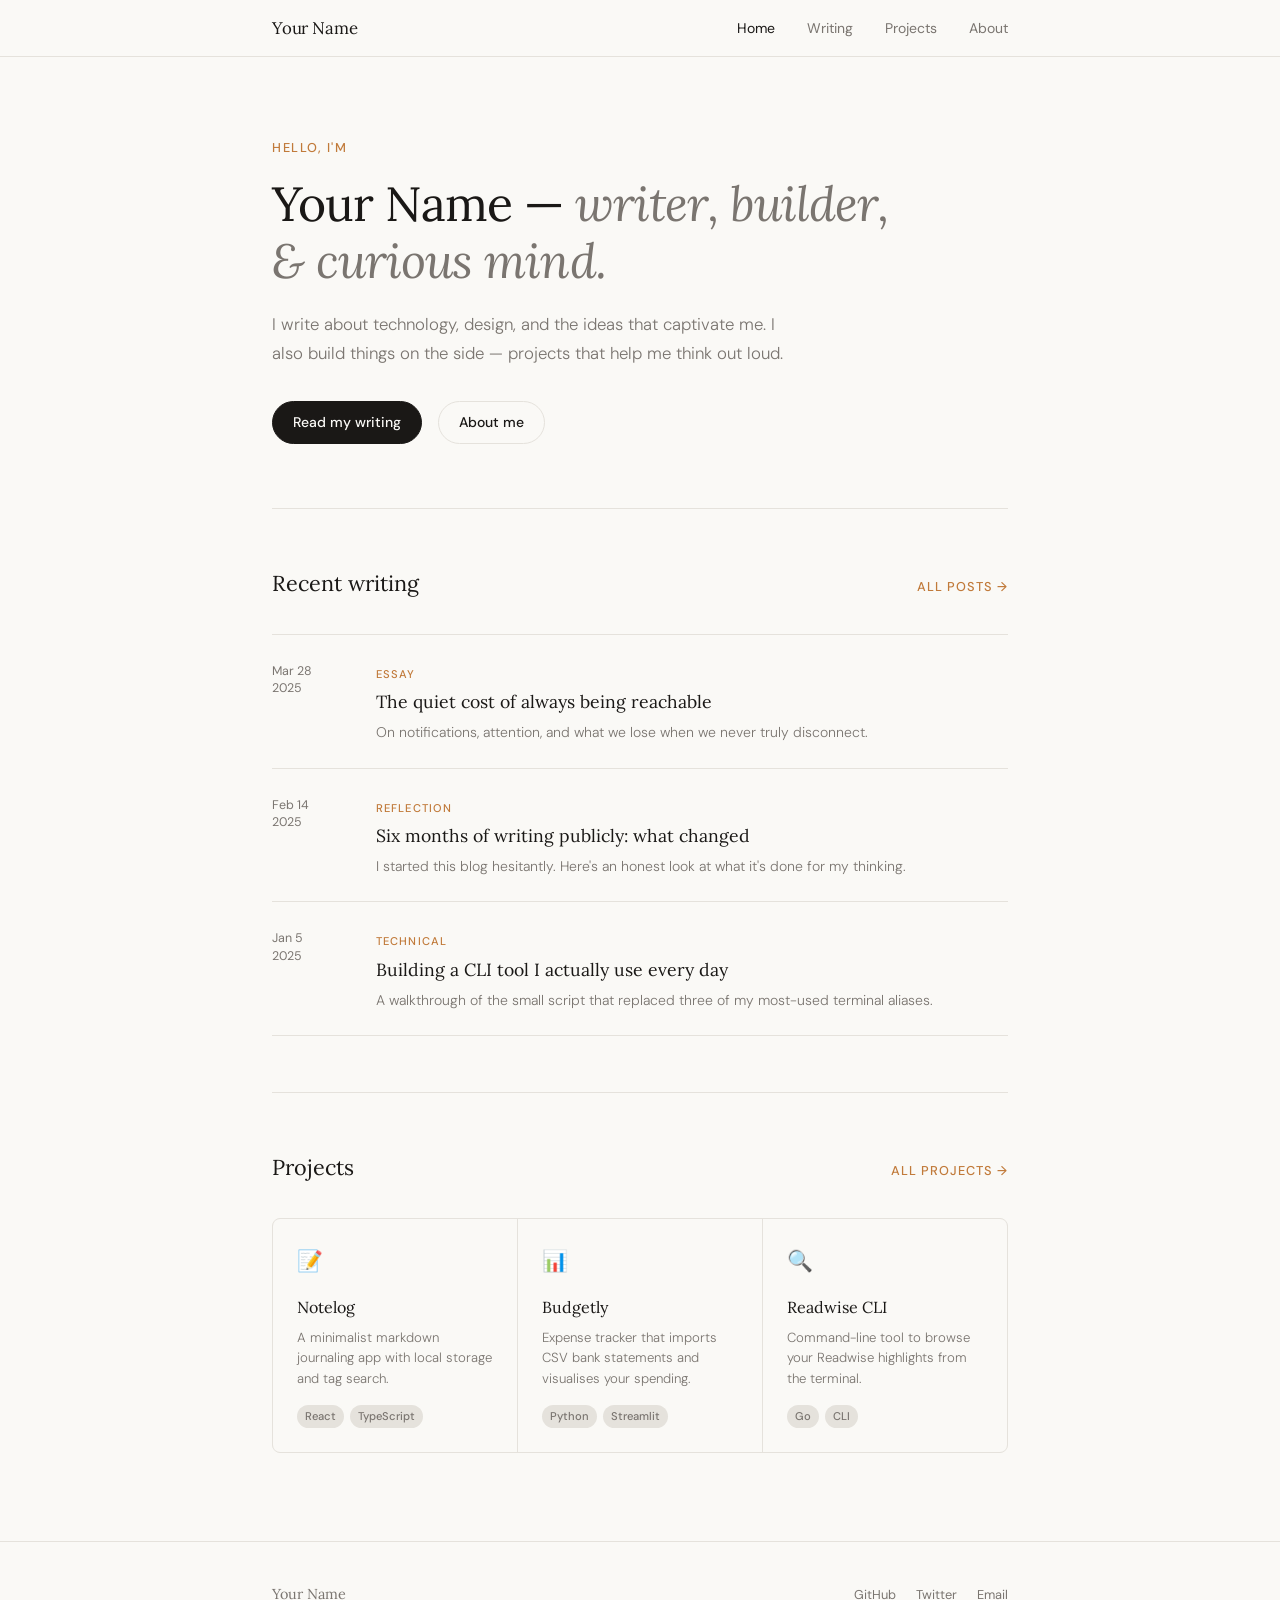
==== index.html @ 45fbce50 "Add files via upload" ====
<!DOCTYPE html>
<html lang="en">
<head>
<meta charset="UTF-8">
<meta name="viewport" content="width=device-width, initial-scale=1.0">
<title>Your Name — Personal Site</title>
<meta name="description" content="Personal blog and portfolio by Your Name.">
<link rel="stylesheet" href="style.css">
<link href="https://fonts.googleapis.com/css2?family=Lora:ital,wght@0,400;0,500;1,400&family=DM+Sans:wght@300;400;500&display=swap" rel="stylesheet">
</head>
<body>

<nav>
  <div class="nav-inner">
    <a class="nav-logo" href="index.html">Your Name</a>
    <ul class="nav-links">
      <li><a href="index.html" class="active">Home</a></li>
      <li><a href="blog.html">Writing</a></li>
      <li><a href="projects.html">Projects</a></li>
      <li><a href="about.html">About</a></li>
    </ul>
  </div>
</nav>

<main>
  <div class="hero">
    <div class="hero-eyebrow">Hello, I'm</div>
    <h1>Your Name — <em>writer, builder,<br>& curious mind.</em></h1>
    <p class="hero-bio">I write about technology, design, and the ideas that captivate me. I also build things on the side — projects that help me think out loud.</p>
    <div class="hero-links">
      <a class="btn btn-primary" href="blog.html">Read my writing</a>
      <a class="btn btn-ghost" href="about.html">About me</a>
    </div>
  </div>

  <div class="divider"><hr></div>

  <section>
    <div class="section-header">
      <span class="section-title">Recent writing</span>
      <a class="section-link" href="blog.html">All posts →</a>
    </div>
    <div class="blog-list">
      <a class="blog-item" href="posts/post-1.html">
        <div class="blog-date">Mar 28<br>2025</div>
        <div class="blog-content">
          <div class="blog-tag">Essay</div>
          <div class="blog-title">The quiet cost of always being reachable</div>
          <div class="blog-excerpt">On notifications, attention, and what we lose when we never truly disconnect.</div>
        </div>
      </a>
      <a class="blog-item" href="posts/post-2.html">
        <div class="blog-date">Feb 14<br>2025</div>
        <div class="blog-content">
          <div class="blog-tag">Reflection</div>
          <div class="blog-title">Six months of writing publicly: what changed</div>
          <div class="blog-excerpt">I started this blog hesitantly. Here's an honest look at what it's done for my thinking.</div>
        </div>
      </a>
      <a class="blog-item" href="posts/post-3.html">
        <div class="blog-date">Jan 5<br>2025</div>
        <div class="blog-content">
          <div class="blog-tag">Technical</div>
          <div class="blog-title">Building a CLI tool I actually use every day</div>
          <div class="blog-excerpt">A walkthrough of the small script that replaced three of my most-used terminal aliases.</div>
        </div>
      </a>
    </div>
  </section>

  <div class="divider"><hr></div>

  <section>
    <div class="section-header">
      <span class="section-title">Projects</span>
      <a class="section-link" href="projects.html">All projects →</a>
    </div>
    <div class="project-grid">
      <a class="project-card" href="#">
        <div class="project-icon">📝</div>
        <div class="project-name">Notelog</div>
        <div class="project-desc">A minimalist markdown journaling app with local storage and tag search.</div>
        <div class="project-tags"><span class="tag">React</span><span class="tag">TypeScript</span></div>
      </a>
      <a class="project-card" href="#">
        <div class="project-icon">📊</div>
        <div class="project-name">Budgetly</div>
        <div class="project-desc">Expense tracker that imports CSV bank statements and visualises your spending.</div>
        <div class="project-tags"><span class="tag">Python</span><span class="tag">Streamlit</span></div>
      </a>
      <a class="project-card" href="#">
        <div class="project-icon">🔍</div>
        <div class="project-name">Readwise CLI</div>
        <div class="project-desc">Command-line tool to browse your Readwise highlights from the terminal.</div>
        <div class="project-tags"><span class="tag">Go</span><span class="tag">CLI</span></div>
      </a>
    </div>
  </section>
</main>

<footer>
  <div class="footer-inner">
    <span class="footer-name">Your Name</span>
    <div class="footer-links">
      <a href="https://github.com/yourusername" target="_blank">GitHub</a>
      <a href="https://twitter.com/yourusername" target="_blank">Twitter</a>
      <a href="mailto:you@example.com">Email</a>
    </div>
  </div>
</footer>

</body>
</html>
---- style.css ----
*, *::before, *::after { box-sizing: border-box; margin: 0; padding: 0; }

:root {
  --cream: #FAF9F6;
  --ink: #1A1816;
  --muted: #7A7570;
  --border: #E5E2DC;
  --accent: #C17A3A;
  --serif: 'Lora', Georgia, serif;
  --sans: 'DM Sans', sans-serif;
}

html { font-size: 16px; scroll-behavior: smooth; }
body { background: var(--cream); color: var(--ink); font-family: var(--sans); line-height: 1.7; }

/* NAV */
nav {
  position: sticky; top: 0;
  background: var(--cream);
  border-bottom: 1px solid var(--border);
  z-index: 100;
}
.nav-inner {
  max-width: 800px; margin: 0 auto; padding: 0 2rem;
  display: flex; align-items: center; justify-content: space-between;
  height: 56px;
}
.nav-logo {
  font-family: var(--serif); font-size: 1.05rem;
  color: var(--ink); text-decoration: none; letter-spacing: -0.01em;
}
.nav-links { display: flex; gap: 2rem; list-style: none; }
.nav-links a {
  font-size: 0.875rem; font-weight: 400;
  color: var(--muted); text-decoration: none; transition: color 0.2s;
}
.nav-links a:hover, .nav-links a.active { color: var(--ink); }

/* LAYOUT */
main { max-width: 800px; margin: 0 auto; }

/* HERO */
.hero { padding: 5rem 2rem 4rem; }
.hero-eyebrow {
  font-size: 0.8rem; font-weight: 500;
  text-transform: uppercase; letter-spacing: 0.12em;
  color: var(--accent); margin-bottom: 1rem;
}
.hero h1 {
  font-family: var(--serif);
  font-size: clamp(2.2rem, 5vw, 3rem);
  font-weight: 400; line-height: 1.2;
  color: var(--ink); letter-spacing: -0.02em;
  margin-bottom: 1.25rem;
}
.hero h1 em { font-style: italic; color: var(--muted); }
.hero-bio {
  font-size: 1.05rem; color: var(--muted);
  max-width: 520px; font-weight: 300; line-height: 1.75;
  margin-bottom: 2rem;
}
.hero-links { display: flex; gap: 1rem; flex-wrap: wrap; }

/* BUTTONS */
.btn {
  display: inline-flex; align-items: center; gap: 6px;
  padding: 0.55rem 1.25rem;
  font-size: 0.875rem; font-weight: 500; font-family: var(--sans);
  border-radius: 2rem; cursor: pointer; text-decoration: none;
  transition: all 0.2s;
}
.btn-primary { background: var(--ink); color: var(--cream); border: 1px solid var(--ink); }
.btn-primary:hover { background: #333; }
.btn-ghost { background: transparent; color: var(--ink); border: 1px solid var(--border); }
.btn-ghost:hover { border-color: var(--ink); }

/* DIVIDER */
.divider { padding: 0 2rem; }
.divider hr { border: none; border-top: 1px solid var(--border); }

/* SECTIONS */
section { padding: 3.5rem 2rem; }
.section-header {
  display: flex; align-items: baseline; justify-content: space-between;
  margin-bottom: 2rem;
}
.section-title { font-family: var(--serif); font-size: 1.35rem; font-weight: 400; }
.section-link {
  font-size: 0.8rem; font-weight: 500;
  text-transform: uppercase; letter-spacing: 0.08em;
  color: var(--accent); text-decoration: none;
}
.section-link:hover { text-decoration: underline; }

/* BLOG LIST */
.blog-list { display: flex; flex-direction: column; }
.blog-item {
  display: grid; grid-template-columns: 80px 1fr;
  gap: 1.5rem; align-items: start;
  padding: 1.5rem 0;
  border-bottom: 1px solid var(--border);
  text-decoration: none; color: inherit;
  transition: opacity 0.2s;
}
.blog-item:first-child { border-top: 1px solid var(--border); }
.blog-item:hover { opacity: 0.7; }
.blog-date { font-size: 0.78rem; color: var(--muted); padding-top: 0.25rem; line-height: 1.4; }
.blog-tag {
  display: inline-block; font-size: 0.7rem; font-weight: 500;
  text-transform: uppercase; letter-spacing: 0.1em;
  color: var(--accent); margin-bottom: 0.4rem;
}
.blog-title { font-family: var(--serif); font-size: 1.1rem; font-weight: 400; line-height: 1.4; margin-bottom: 0.4rem; }
.blog-excerpt { font-size: 0.875rem; color: var(--muted); font-weight: 300; line-height: 1.6; }

/* PROJECTS */
.project-grid {
  display: grid; grid-template-columns: repeat(auto-fit, minmax(200px, 1fr));
  gap: 1px; background: var(--border);
  border: 1px solid var(--border); border-radius: 8px; overflow: hidden;
}
.project-card {
  background: var(--cream); padding: 1.5rem;
  text-decoration: none; color: inherit; transition: background 0.2s;
}
.project-card:hover { background: #F0EDE7; }
.project-icon { font-size: 1.3rem; margin-bottom: 1rem; }
.project-name { font-family: var(--serif); font-size: 1rem; font-weight: 400; margin-bottom: 0.4rem; }
.project-desc { font-size: 0.825rem; color: var(--muted); font-weight: 300; line-height: 1.55; margin-bottom: 1rem; }
.project-tags { display: flex; gap: 6px; flex-wrap: wrap; }
.tag {
  font-size: 0.7rem; font-weight: 500;
  padding: 2px 8px; background: var(--border);
  border-radius: 20px; color: var(--muted);
}

/* PAGE HERO */
.page-hero { padding: 3.5rem 2rem 2rem; }
.page-hero h2 { font-family: var(--serif); font-size: 1.8rem; font-weight: 400; margin-bottom: 0.5rem; }
.page-hero p { font-size: 0.95rem; color: var(--muted); font-weight: 300; }

/* POST */
.post-header { padding: 3.5rem 2rem 2rem; border-bottom: 1px solid var(--border); }
.post-back { font-size: 0.825rem; color: var(--muted); text-decoration: none; display: inline-block; margin-bottom: 1.5rem; }
.post-back:hover { color: var(--ink); }
.post-meta { font-size: 0.8rem; color: var(--muted); margin-bottom: 1rem; }
.post-header h1 { font-family: var(--serif); font-size: clamp(1.6rem, 4vw, 2.2rem); font-weight: 400; line-height: 1.25; letter-spacing: -0.02em; }
.post-body { padding: 2.5rem 2rem; max-width: 640px; }
.post-body p { margin-bottom: 1.5rem; font-size: 1.05rem; font-weight: 300; color: #2E2B28; line-height: 1.8; }
.post-body h2 { font-family: var(--serif); font-size: 1.3rem; font-weight: 400; margin: 2.5rem 0 1rem; }
.post-body blockquote { border-left: 2px solid var(--accent); padding-left: 1.25rem; margin: 1.5rem 0; color: var(--muted); font-style: italic; }

/* ABOUT */
.about-body { padding: 1rem 2rem 3rem; max-width: 620px; }
.about-body p { font-size: 1.05rem; font-weight: 300; color: var(--muted); line-height: 1.8; margin-bottom: 1.5rem; }

/* FOOTER */
footer { border-top: 1px solid var(--border); margin-top: 2rem; }
.footer-inner {
  max-width: 800px; margin: 0 auto;
  padding: 2.5rem 2rem;
  display: flex; align-items: center; justify-content: space-between; flex-wrap: wrap; gap: 1rem;
}
.footer-name { font-family: var(--serif); font-size: 0.9rem; color: var(--muted); }
.footer-links { display: flex; gap: 1.25rem; }
.footer-links a { font-size: 0.8rem; color: var(--muted); text-decoration: none; }
.footer-links a:hover { color: var(--ink); }

/* RESPONSIVE */
@media (max-width: 600px) {
  .nav-links { gap: 1.25rem; }
  .blog-item { grid-template-columns: 60px 1fr; gap: 1rem; }
  .hero { padding: 3rem 1.5rem 2.5rem; }
  section { padding: 2.5rem 1.5rem; }
}
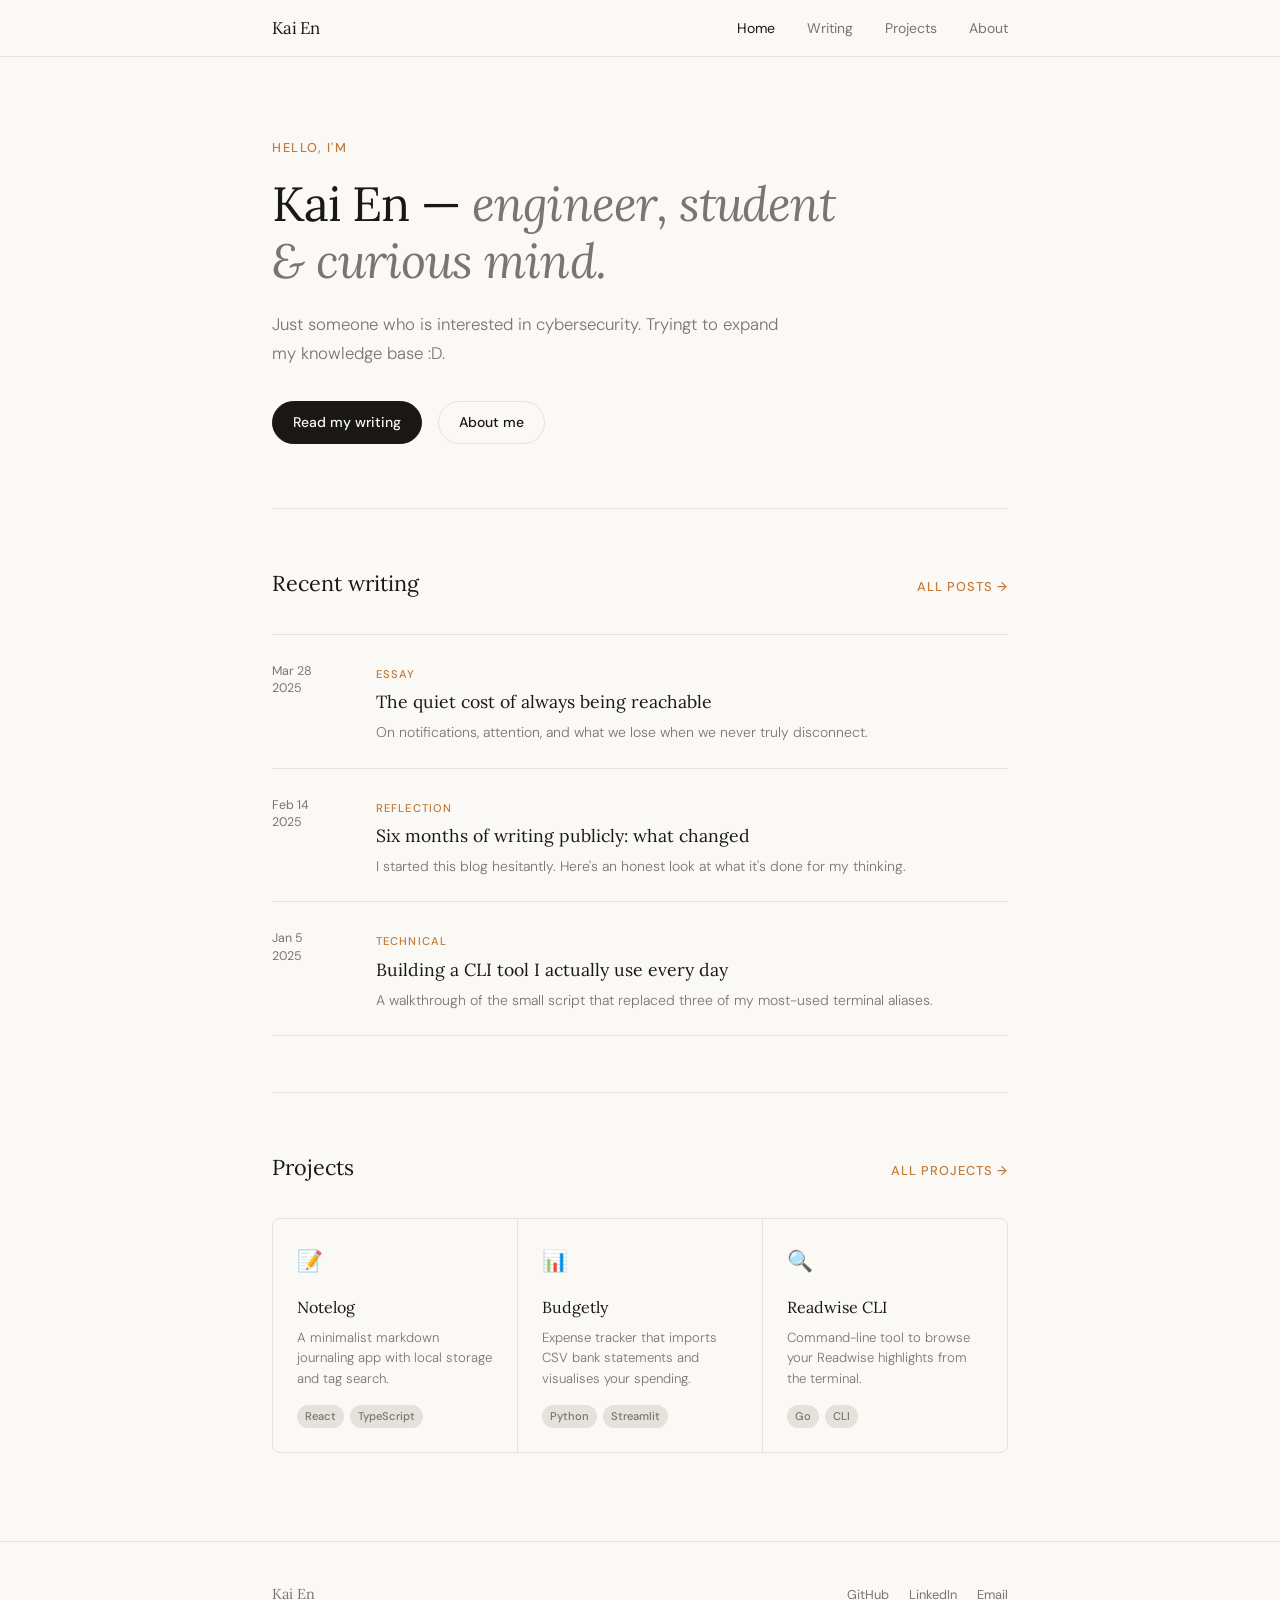
==== commit 2adfd99b: "Update index.html" ====
--- a/index.html
+++ b/index.html
@@ -3,7 +3,7 @@
 <head>
 <meta charset="UTF-8">
 <meta name="viewport" content="width=device-width, initial-scale=1.0">
-<title>Your Name — Personal Site</title>
+<title>Kai En — Personal Site</title>
 <meta name="description" content="Personal blog and portfolio by Your Name.">
 <link rel="stylesheet" href="style.css">
 <link href="https://fonts.googleapis.com/css2?family=Lora:ital,wght@0,400;0,500;1,400&family=DM+Sans:wght@300;400;500&display=swap" rel="stylesheet">
@@ -12,7 +12,7 @@
 
 <nav>
   <div class="nav-inner">
-    <a class="nav-logo" href="index.html">Your Name</a>
+    <a class="nav-logo" href="index.html">Kai En</a>
     <ul class="nav-links">
       <li><a href="index.html" class="active">Home</a></li>
       <li><a href="blog.html">Writing</a></li>
@@ -25,8 +25,8 @@
 <main>
   <div class="hero">
     <div class="hero-eyebrow">Hello, I'm</div>
-    <h1>Your Name — <em>writer, builder,<br>& curious mind.</em></h1>
-    <p class="hero-bio">I write about technology, design, and the ideas that captivate me. I also build things on the side — projects that help me think out loud.</p>
+    <h1>Kai En — <em>engineer, student<br>& curious mind.</em></h1>
+    <p class="hero-bio">Just someone who is interested in cybersecurity. Tryingt to expand my knowledge base :D.</p>
     <div class="hero-links">
       <a class="btn btn-primary" href="blog.html">Read my writing</a>
       <a class="btn btn-ghost" href="about.html">About me</a>
@@ -100,10 +100,10 @@
 
 <footer>
   <div class="footer-inner">
-    <span class="footer-name">Your Name</span>
+    <span class="footer-name">Kai En</span>
     <div class="footer-links">
-      <a href="https://github.com/yourusername" target="_blank">GitHub</a>
-      <a href="https://twitter.com/yourusername" target="_blank">Twitter</a>
+      <a href="https://github.com/kaikai432" target="_blank">GitHub</a>
+      <a href="https://www.linkedin.com/in/kai-en-lim-4b27b222b" target="_blank">LinkedIn</a>
       <a href="mailto:you@example.com">Email</a>
     </div>
   </div>
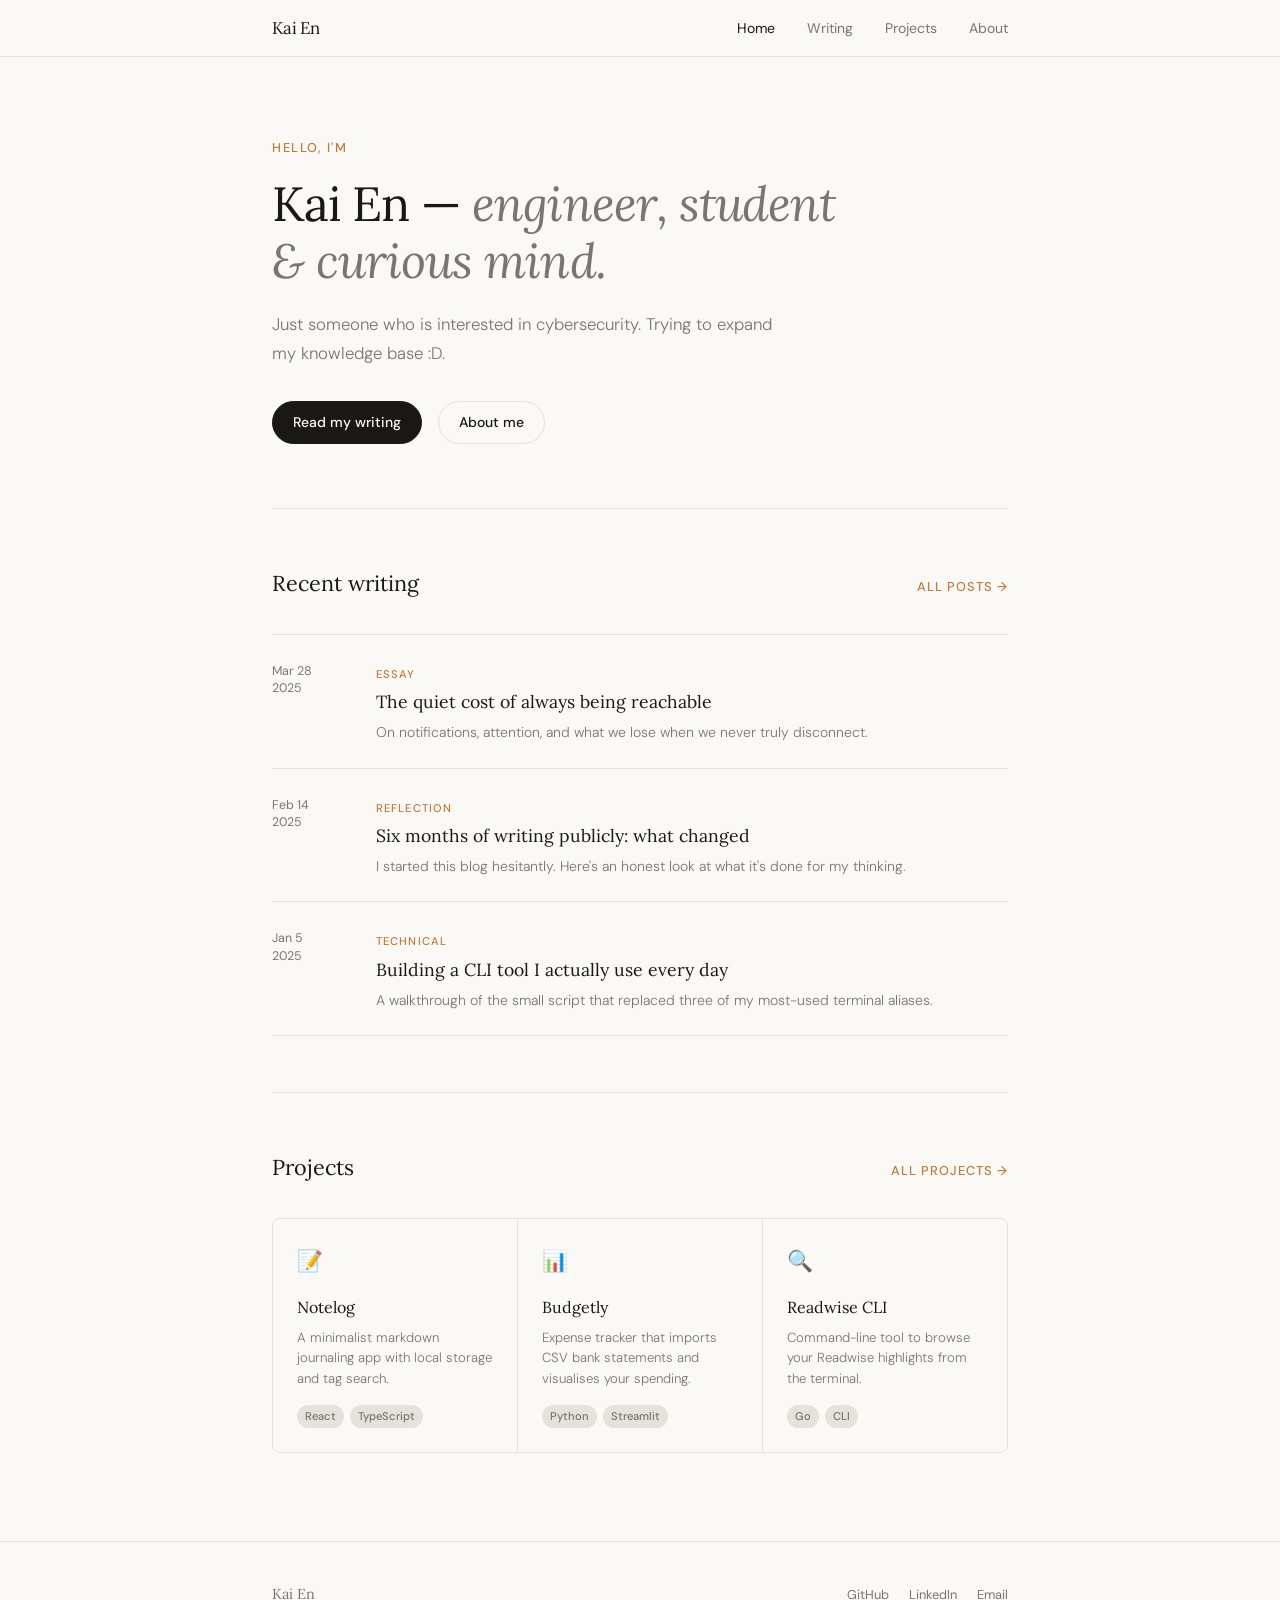
==== commit 0e36f442: "Update index.html" ====
--- a/index.html
+++ b/index.html
@@ -26,7 +26,7 @@
   <div class="hero">
     <div class="hero-eyebrow">Hello, I'm</div>
     <h1>Kai En — <em>engineer, student<br>& curious mind.</em></h1>
-    <p class="hero-bio">Just someone who is interested in cybersecurity. Tryingt to expand my knowledge base :D.</p>
+    <p class="hero-bio">Just someone who is interested in cybersecurity. Trying to expand my knowledge base :D.</p>
     <div class="hero-links">
       <a class="btn btn-primary" href="blog.html">Read my writing</a>
       <a class="btn btn-ghost" href="about.html">About me</a>
